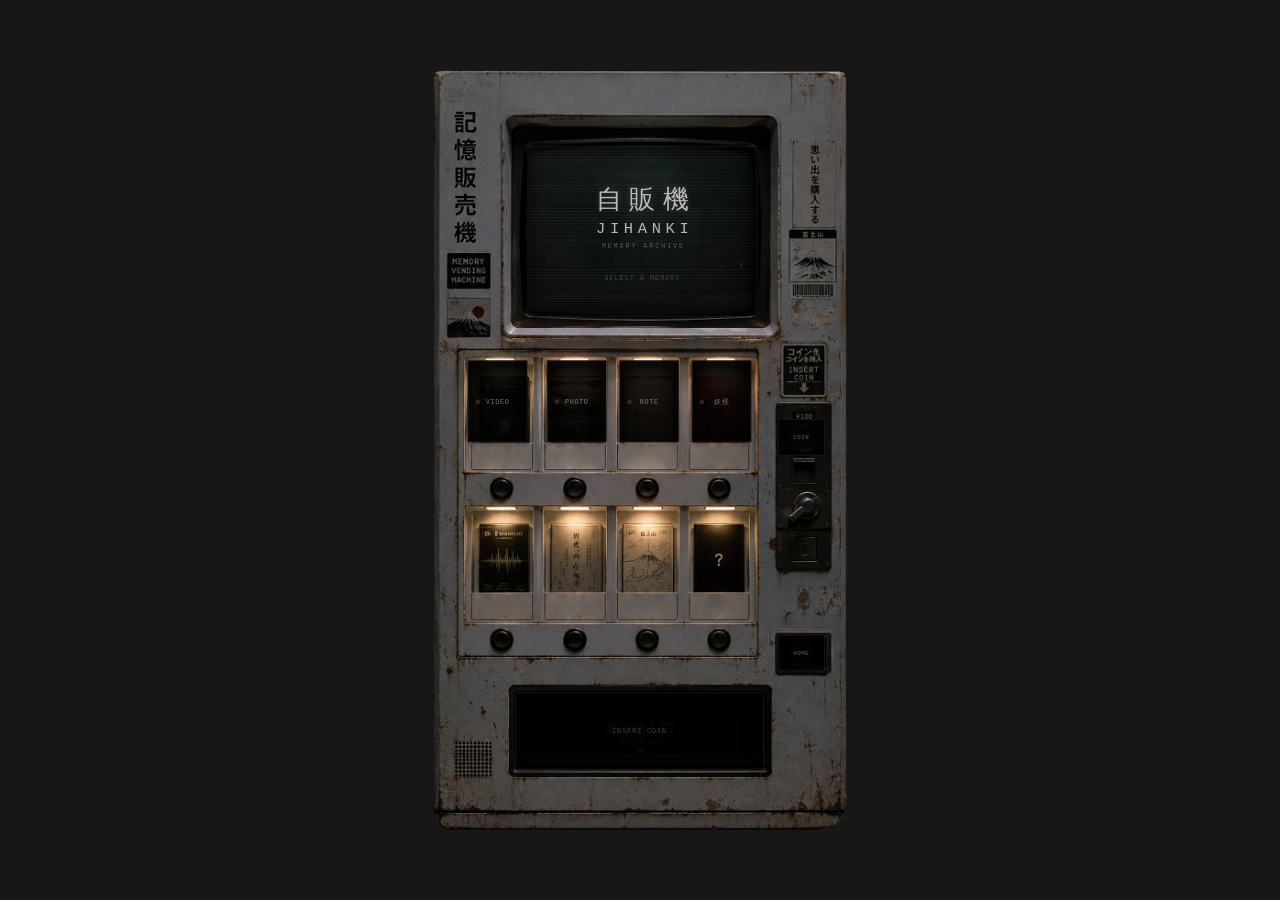
==== index.html @ add44326 "init" ====
<!DOCTYPE html>
<html lang="en">

<head>

<meta charset="UTF-8">

<meta
    name="viewport"
    content="
        width=device-width,
        initial-scale=1.0,
        maximum-scale=1.0,
        user-scalable=no
    "
>

<title>自販機 — JIHANKI</title>


<style>

/* =========================================================
   RESET
========================================================= */

* {
    box-sizing: border-box;

    -webkit-tap-highlight-color: transparent;
}

html,
body {

    width: 100%;
    height: 100%;

    margin: 0;
    padding: 0;

    overflow: hidden;

    background: #171717;

    font-family:
        "Courier New",
        monospace;

}


/* =========================================================
   VIEWPORT

   THE DESIGN CANVAS IS EXACTLY:

       429 × 932

   This is your Figma iPhone Pro Max composition.

   The browser scales this entire canvas proportionally.
========================================================= */

#viewport {

    position: fixed;

    left: 50%;
    top: 50%;

    width: 429px;
    height: 932px;

    transform:
        translate(-50%, -50%)
        scale(var(--scale));

    transform-origin:
        center center;

}


/* =========================================================
   JIHANKI IMAGE

   Figma:

   width  = 429
   height = 786
   left   = 0
   top    = 73
========================================================= */

#jihanki {

    position: absolute;

    left: 0;
    top: 73px;

    width: 429px;
    height: 786px;

}


#machine-image {

    position: absolute;

    left: 0;
    top: 0;

    width: 429px;
    height: 786px;

    display: block;

    user-select: none;

    pointer-events: none;

}


/* =========================================================
   SCREEN

   YOUR FIGMA:

   left   = 98
   top    = 151
   width  = 238
   height = 177

   NOTE:
   These coordinates are relative to the 429×932
   viewport, NOT relative to the PNG.

========================================================= */

#screen {

    position: absolute;

    left: 98px;
    top: 151px;

    width: 238px;
    height: 177px;

    overflow: hidden;

    /*
       The physical CRT remains visible underneath.

       This is intentionally NOT opaque.
    */

    background:
        rgba(0, 0, 0, 0.42);

    border:
        1px solid rgba(255,255,255,.08);

    box-shadow:

        inset 0 0 30px
        rgba(0,0,0,.8),

        0 0 10px
        rgba(0,0,0,.65);

    z-index: 10;

}


/* =========================================================
   CRT SCANLINES
========================================================= */

#screen::before {

    content: "";

    position: absolute;

    inset: 0;

    pointer-events: none;

    z-index: 30;

    background:

        repeating-linear-gradient(
            0deg,

            transparent 0px,

            transparent 2px,

            rgba(255,255,255,.035) 3px
        );

}


/* =========================================================
   CRT REFLECTION
========================================================= */

#screen::after {

    content: "";

    position: absolute;

    inset: 0;

    pointer-events: none;

    z-index: 31;

    background:

        linear-gradient(
            110deg,

            rgba(255,255,255,.035),

            transparent 35%
        );

}


/* =========================================================
   SCREEN CONTENT
========================================================= */

#screen-content {

    position: relative;

    width: 100%;
    height: 100%;

    z-index: 20;

    overflow: hidden;

}


/* =========================================================
   STARTUP SCREEN
========================================================= */

.boot {

    position: absolute;

    inset: 0;

    display: flex;

    flex-direction: column;

    justify-content: center;

    align-items: center;

    text-align: center;

    color:
        rgba(220,220,220,.82);

    animation:
        boot-flicker 5s infinite;

}


/* Japanese title */

.boot-japanese {

    font-family:

        "Yu Mincho",
        "Hiragino Mincho ProN",
        serif;

    font-size: 27px;

    letter-spacing:
        .28em;

    margin-left:
        .28em;

    text-shadow:

        0 0 7px
        rgba(220,220,220,.18);

}


/* JIHANKI */

.boot-title {

    margin-top: 4px;

    font-size: 16px;

    letter-spacing:
        .30em;

    margin-left:
        .30em;

}


/* MEMORY ARCHIVE */

.boot-subtitle {

    margin-top: 5px;

    font-size: 7px;

    letter-spacing:
        .28em;

    margin-left:
        .28em;

    opacity: .42;

}


/* SELECT A MEMORY */

.boot-loading {

    margin-top: 25px;

    font-size: 7px;

    letter-spacing:
        .15em;

    opacity: .3;

    animation:
        loading-blink 1.6s infinite;

}


/* =========================================================
   FLICKER
========================================================= */

@keyframes boot-flicker {

    0%,
    90%,
    100% {

        opacity: 1;

    }

    91% {

        opacity: .72;

    }

    92% {

        opacity: 1;

    }

    95% {

        opacity: .88;

    }

}


/* =========================================================
   BLINKING "SELECT A MEMORY"
========================================================= */

@keyframes loading-blink {

    0%,
    40% {

        opacity: .12;

    }

    50% {

        opacity: .55;

    }

    60%,
    100% {

        opacity: .25;

    }

}


/* =========================================================
   PRODUCTS

   FIGMA:

   Good 1:
   x = 36
   y = 373
   w = 62
   h = 85

   Good 2:
   x = 118

   Good 3:
   x = 193

   Good 4:
   x = 268

========================================================= */

#products {

    position: absolute;

    left: 0;
    top: 0;

    width: 429px;
    height: 932px;

    z-index: 50;

    pointer-events: none;

}


/* =========================================================
   PRODUCT BUTTON
========================================================= */

.product {

    position: absolute;

    width: 62px;
    height: 85px;

    padding: 0;

    border:
        1px solid
        rgba(255,255,255,.08);

    background:
        rgba(3,3,3,.91);

    color:
        rgba(160,160,160,.72);

    font-family:
        "Courier New",
        monospace;

    font-size: 7px;

    letter-spacing:
        .10em;

    cursor: pointer;

    pointer-events: auto;

    box-shadow:

        inset 0 0 13px
        rgba(0,0,0,.9),

        0 2px 5px
        rgba(0,0,0,.35);

    transition:

        background .15s ease,
        color .15s ease,
        transform .08s ease;

}


/* =========================================================
   EXACT PRODUCT POSITIONS
========================================================= */

#video {

    left: 36px;
    top: 373px;

}


#photo {

    left: 118px;
    top: 373px;

}


#note {

    left: 193px;
    top: 373px;

}


#yokai {

    left: 268px;
    top: 373px;

}


/* =========================================================
   PRODUCT LABEL
========================================================= */

.product-label {

    position: absolute;

    left: 50%;
    top: 50%;

    transform:
        translate(-50%, -50%);

    white-space: nowrap;

}


/* little indicator */

.product::before {

    content: "";

    position: absolute;

    left: 7px;
    top: 50%;

    width: 5px;
    height: 5px;

    transform:
        translateY(-50%);

    border-radius: 50%;

    background:
        rgba(150,150,150,.22);

}


/* =========================================================
   PRODUCT HOVER
========================================================= */

.product:hover {

    background:
        rgba(8,8,8,.96);

    color:
        rgba(220,220,220,.9);

}


.product:hover::before {

    background:
        rgba(220,220,220,.85);

    box-shadow:

        0 0 7px
        rgba(220,220,220,.7);

}


/* =========================================================
   PRODUCT PRESS
========================================================= */

.product:active {

    transform:
        scale(.95);

}


/* =========================================================
   MACHINE CONTROLS
========================================================= */

#controls {

    position: absolute;

    left: 0;
    top: 0;

    width: 429px;
    height: 932px;

    z-index: 60;

    pointer-events: none;

}


/* =========================================================
   COIN

   FIGMA:

   x = 357
   y = 434
   w = 49
   h = 38
========================================================= */

#coin-button {

    position: absolute;

    left: 357px;
    top: 434px;

    width: 49px;
    height: 38px;

}


/* =========================================================
   HOME

   FIGMA:

   x = 357
   y = 657
   w = 49
   h = 38
========================================================= */

#home-button {

    position: absolute;

    left: 357px;
    top: 657px;

    width: 49px;
    height: 38px;

}


/* =========================================================
   CONTROL STYLE
========================================================= */

.machine-control {

    padding: 0;

    border:
        1px solid
        rgba(255,255,255,.08);

    background:
        rgba(3,3,3,.91);

    color:
        rgba(150,150,150,.65);

    font-family:
        "Courier New",
        monospace;

    font-size: 6px;

    letter-spacing:
        .10em;

    cursor: pointer;

    pointer-events: auto;

    box-shadow:

        inset 0 0 10px
        rgba(0,0,0,.9);

    transition:

        background .15s,
        color .15s,
        transform .08s;

}


.machine-control:hover {

    background:
        rgba(10,10,10,.96);

    color:
        rgba(230,230,230,.9);

}


.machine-control:active {

    transform:
        scale(.94);

}


/* =========================================================
   MEMORY / PICKUP

   FIGMA:

   x = 85
   y = 717
   w = 258
   h = 80
========================================================= */

#memory-button {

    position: absolute;

    left: 85px;
    top: 717px;

    width: 258px;
    height: 80px;

    z-index: 60;

    border:
        1px solid
        rgba(255,255,255,.08);

    background:
        rgba(0,0,0,.88);

    color:
        rgba(150,150,150,.4);

    font-family:
        "Courier New",
        monospace;

    font-size: 7px;

    letter-spacing:
        .14em;

    cursor: pointer;

    box-shadow:

        inset 0 0 18px
        rgba(0,0,0,.95);

    transition:

        color .2s,
        background .2s;

}


#memory-button:hover {

    background:
        rgba(5,5,5,.96);

    color:
        rgba(220,220,220,.7);

}


#memory-button:active {

    transform:
        scale(.98);

}


/* =========================================================
   ARCHIVE SCREEN
========================================================= */

.archive {

    width: 100%;
    height: 100%;

    padding: 12px;

    overflow-y: auto;

    scrollbar-width: none;

}


.archive::-webkit-scrollbar {

    display: none;

}


.archive-header {

    display: flex;

    justify-content:
        space-between;

    margin-bottom: 10px;

    padding-bottom: 5px;

    border-bottom:
        1px solid
        rgba(255,255,255,.08);

}


.archive-title {

    font-size: 8px;

    letter-spacing:
        .15em;

}


.archive-status {

    font-size: 6px;

    opacity: .35;

}


.archive-item {

    display: block;

    width: 100%;

    margin-bottom: 5px;

    padding: 7px;

    border:
        1px solid
        rgba(255,255,255,.06);

    background:
        rgba(0,0,0,.35);

    color:
        rgba(190,190,190,.65);

    font-family:
        "Courier New",
        monospace;

    font-size: 7px;

    text-align: left;

    cursor: pointer;

}


.archive-item:hover {

    background:
        rgba(255,255,255,.05);

    color:
        #ddd;

}


.archive-item small {

    display: block;

    margin-top: 3px;

    opacity: .35;

    font-size: 5px;

}


/* =========================================================
   FULLSCREEN MEMORY
========================================================= */

#artifact {

    position: fixed;

    inset: 0;

    z-index: 1000;

    display: none;

    justify-content: center;

    align-items: center;

    background:
        rgba(0,0,0,.92);

    padding: 20px;

}


#artifact.active {

    display: flex;

}


#artifact-content {

    width:
        min(90vw, 500px);

    max-height:
        80vh;

    overflow-y: auto;

    padding: 22px;

    background:
        #080808;

    border:
        1px solid #333;

    box-shadow:
        0 20px 60px #000;

    color:
        #aaa;

}


#artifact-close {

    position: fixed;

    right: 18px;
    top: 18px;

    width: 40px;
    height: 40px;

    border:
        1px solid #333;

    background:
        #050505;

    color:
        #aaa;

    font-size: 22px;

    cursor: pointer;

}


/* =========================================================
   RESPONSIVE SCALE

   This is the important part.

   We scale the COMPLETE 429×932 composition.

   Nothing gets independently resized.
   Nothing gets cropped.

========================================================= */

:root {

    --scale: 1;

}


/* =========================================================
   NARROW / NORMAL PHONES
========================================================= */

@media (max-width: 429px) {

    :root {

        --scale:
            calc(100vw / 429);

    }

}


/* =========================================================
   SHORT SCREENS

   Prevent vertical cropping.

========================================================= */

@media (min-width: 430px) {

    @media (max-height: 932px) {

        :root {

            --scale:
                calc(100dvh / 932);

        }

    }

}


/* =========================================================
   VERY WIDE / DESKTOP

   Don't make the machine enormous.
========================================================= */

@media (min-width: 700px) {

    :root {

        --scale:
            min(
                1.15,
                calc(100dvh / 932)
            );

    }

}


/* =========================================================
   SAFE AREA

   iPhone notch / Dynamic Island is handled by the
   centered canvas rather than by moving individual
   machine elements.
========================================================= */

@supports (padding: env(safe-area-inset-top)) {

    #viewport {

        /*
           No additional positional adjustments.

           The complete composition stays together.
        */

    }

}

</style>

</head>


<body>


<!-- =====================================================
     COMPLETE 429 × 932 DESIGN CANVAS
===================================================== -->

<div id="viewport">


    <!-- =================================================
         JIHANKI PNG
    ================================================== -->

    <div id="jihanki">

        <img
            id="machine-image"
            src="jihanki.png"
            alt="JIHANKI"
        >

    </div>


    <!-- =================================================
         SCREEN
    ================================================== -->

    <div id="screen">

        <div id="screen-content">

            <div class="boot">

                <div class="boot-japanese">
                    自販機
                </div>

                <div class="boot-title">
                    JIHANKI
                </div>

                <div class="boot-subtitle">
                    MEMORY ARCHIVE
                </div>

                <div class="boot-loading">
                    SELECT A MEMORY
                </div>

            </div>

        </div>

    </div>


    <!-- =================================================
         PRODUCTS
    ================================================== -->

    <div id="products">


        <button
            id="video"
            class="product"
            data-type="videos"
        >

            <span class="product-label">
                VIDEO
            </span>

        </button>


        <button
            id="photo"
            class="product"
            data-type="photos"
        >

            <span class="product-label">
                PHOTO
            </span>

        </button>


        <button
            id="note"
            class="product"
            data-type="notes"
        >

            <span class="product-label">
                NOTE
            </span>

        </button>


        <button
            id="yokai"
            class="product"
            data-type="yokai"
        >

            <span class="product-label">
                妖怪
            </span>

        </button>


    </div>


    <!-- =================================================
         HOME / COIN
    ================================================== -->

    <div id="controls">


        <button
            id="coin-button"
            class="machine-control"
        >
            COIN
        </button>


        <button
            id="home-button"
            class="machine-control"
        >
            HOME
        </button>


        <button
            id="memory-button"
        >
            INSERT COIN
        </button>


    </div>


</div>


<!-- =====================================================
     MEMORY ARTIFACT
===================================================== -->

<div id="artifact">

    <button id="artifact-close">
        ×
    </button>

    <div id="artifact-content"></div>

</div>



<script>

/* =========================================================
   DATA
========================================================= */

const archive = {


    videos: [

        {
            title:
                "富士山六体妖怪",

            date:
                "2026",

            text:
                "A fictional documentary about six yokai said to inhabit the Fuji region."
        },


        {
            title:
                "UNO-MISAKI",

            date:
                "2026",

            text:
                "The tunnel is a recording device. The walls remember footsteps, coins, engines and voices."
        }

    ],


    photos: [

        {
            title:
                "SAIKO",

            date:
                "2026",

            text:
                "Lake Saiko. Field documentation."
        },


        {
            title:
                "AOKIGAHARA",

            date:
                "2026",

            text:
                "Forest memory archive."
        },


        {
            title:
                "UNO-MISAKI",

            date:
                "2026",

            text:
                "The tunnel archive."
        }

    ],


    notes: [

        {
            title:
                "FIRST JIHANKI",

            date:
                "2026.07.22",

            text:
                "A vending machine glowing alone at night."
        },


        {
            title:
                "ARCHIVE ROTATION",

            date:
                "2026",

            text:
                "At night, the archive is overwritten. The same place may contain several layers of time."
        },


        {
            title:
                "PIEZOELECTRIC MEMORY",

            date:
                "2026",

            text:
                "The walls behave like a recording device."
        }

    ],


    yokai: [

        {
            title:
                "上葉山",

            date:
                "FUJI REGION",

            text:
                "Archive entry."
        },


        {
            title:
                "水好鬼",

            date:
                "FUJI REGION",

            text:
                "Archive entry."
        },


        {
            title:
                "須賀山",

            date:
                "FUJI REGION",

            text:
                "Archive entry."
        },


        {
            title:
                "江花師",

            date:
                "FUJI REGION",

            text:
                "Archive entry."
        },


        {
            title:
                "下津賀",

            date:
                "FUJI REGION",

            text:
                "Archive entry."
        },


        {
            title:
                "保外神",

            date:
                "FUJI REGION",

            text:
                "Archive entry."
        }

    ]

};


/* =========================================================
   ELEMENTS
========================================================= */

const screenContent =
    document.getElementById(
        "screen-content"
    );


const products =
    document.querySelectorAll(
        ".product"
    );


const homeButton =
    document.getElementById(
        "home-button"
    );


const coinButton =
    document.getElementById(
        "coin-button"
    );


const memoryButton =
    document.getElementById(
        "memory-button"
    );


const artifact =
    document.getElementById(
        "artifact"
    );


const artifactContent =
    document.getElementById(
        "artifact-content"
    );


const artifactClose =
    document.getElementById(
        "artifact-close"
    );


/* =========================================================
   HOME SCREEN
========================================================= */

function showHome() {

    screenContent.innerHTML = `

        <div class="boot">

            <div class="boot-japanese">
                自販機
            </div>

            <div class="boot-title">
                JIHANKI
            </div>

            <div class="boot-subtitle">
                MEMORY ARCHIVE
            </div>

            <div class="boot-loading">
                SELECT A MEMORY
            </div>

        </div>

    `;

}


/* =========================================================
   ARCHIVE HEADER
========================================================= */

function archiveHeader(title) {

    return `

        <div class="archive">

            <div class="archive-header">

                <span class="archive-title">
                    ${title}
                </span>

                <span class="archive-status">
                    ONLINE
                </span>

            </div>

        </div>

    `;

}


/* =========================================================
   SHOW ARCHIVE
========================================================= */

function showArchive(type) {

    const items =
        archive[type];

    screenContent.innerHTML =
        archiveHeader(
            type.toUpperCase()
        );


    const container =
        screenContent.querySelector(
            ".archive"
        );


    items.forEach(
        (item, index) => {

            const button =
                document.createElement(
                    "button"
                );


            button.className =
                "archive-item";


            button.innerHTML = `

                ${String(index + 1).padStart(2, "0")}

                &nbsp;&nbsp;

                ${item.title}

                <small>
                    ${item.date}
                </small>

            `;


            button.addEventListener(
                "click",
                () => {

                    openArtifact(item);

                }
            );


            container.appendChild(
                button
            );

        }
    );

}


/* =========================================================
   ARTIFACT
========================================================= */

function openArtifact(item) {

    artifactContent.innerHTML = `

        <div style="
            font-size:12px;
            letter-spacing:.15em;
            margin-bottom:8px;
        ">
            ${item.title}
        </div>


        <div style="
            font-size:7px;
            opacity:.35;
            margin-bottom:20px;
        ">
            ${item.date || ""}
        </div>


        <div style="
            font-size:10px;
            line-height:1.8;
            white-space:pre-line;
            opacity:.75;
        ">
            ${item.text || ""}
        </div>

    `;


    artifact.classList.add(
        "active"
    );

}


/* =========================================================
   PRODUCT BUTTONS
========================================================= */

products.forEach(
    button => {

        button.addEventListener(
            "click",
            () => {

                showArchive(
                    button.dataset.type
                );

            }
        );

    }
);


/* =========================================================
   HOME
========================================================= */

homeButton.addEventListener(
    "click",
    showHome
);


/* =========================================================
   RANDOM MEMORY
========================================================= */

const randomMemories = [

    {
        title:
            "MEMORY 001",

        date:
            "ARCHIVE",

        text:
            "A vending machine was standing alone beside the road.\n\nNo one was using it.\n\nIt was still illuminated."
    },


    {
        title:
            "MEMORY 002",

        date:
            "ARCHIVE",

        text:
            "The sound of coins belongs to another decade."
    },


    {
        title:
            "MEMORY 003",

        date:
            "UNO-MISAKI",

        text:
            "A bicycle passed through the tunnel.\n\nFor a moment it sounded like someone riding through 2005."
    },


    {
        title:
            "MEMORY 004",

        date:
            "ARCHIVE",

        text:
            "The machine remembers things that were never entered into its database."
    },


    {
        title:
            "MEMORY 005",

        date:
            "WARNING",

        text:
            "Do not stand on the white line."
    }

];


/* =========================================================
   DISPENSE MEMORY
========================================================= */

function dispenseMemory() {

    const memory =
        randomMemories[
            Math.floor(
                Math.random() *
                randomMemories.length
            )
        ];


    memoryButton.animate(

        [
            {
                opacity: .4
            },

            {
                opacity: 1
            },

            {
                opacity: .4
            }

        ],

        {
            duration: 350,
            iterations: 3
        }

    );


    setTimeout(
        () => {

            openArtifact(
                memory
            );

        },

        500
    );

}


/* =========================================================
   COIN
========================================================= */

coinButton.addEventListener(
    "click",
    () => {

        screenContent.innerHTML = `

            <div class="boot">

                <div
                    class="boot-japanese"
                    style="font-size:25px"
                >
                    …
                </div>

                <div class="boot-loading">
                    READING MEMORY
                </div>

            </div>

        `;


        setTimeout(
            dispenseMemory,
            700
        );

    }
);


/* =========================================================
   MEMORY BUTTON
========================================================= */

memoryButton.addEventListener(
    "click",
    dispenseMemory
);


/* =========================================================
   CLOSE
========================================================= */

artifactClose.addEventListener(
    "click",
    () => {

        artifact.classList.remove(
            "active"
        );

    }
);


/* =========================================================
   CLICK OUTSIDE
========================================================= */

artifact.addEventListener(
    "click",
    event => {

        if (
            event.target === artifact
        ) {

            artifact.classList.remove(
                "active"
            );

        }

    }
);


/* =========================================================
   INITIALIZE
========================================================= */

showHome();


/* =========================================================
   RESPONSIVE SCALE ENGINE

   This is deliberately JavaScript rather than relying
   on several CSS media queries.

   The whole 429×932 design is treated as one canvas.

   Therefore:

   iPhone 15 Pro Max
       → approximately 1:1

   iPhone smaller
       → scales down

   Android tall phone
       → scales down if necessary

   Landscape
       → scales down

   Desktop
       → remains centered

   NOTHING IS CROPPED.
========================================================= */

function resizeJihanki() {

    const viewportWidth =
        window.innerWidth;


    const viewportHeight =
        window.innerHeight;


    const designWidth =
        429;


    const designHeight =
        932;


    const scaleX =
        viewportWidth /
        designWidth;


    const scaleY =
        viewportHeight /
        designHeight;


    /*
       Always use the smaller dimension.

       This is the crucial part that prevents
       the PNG from being cropped.
    */

    let scale =
        Math.min(
            scaleX,
            scaleY
        );


    /*
       Don't make it absurdly large on desktop.
    */

    scale =
        Math.min(
            scale,
            1.15
        );


    document.documentElement
        .style
        .setProperty(
            "--scale",
            scale
        );

}


window.addEventListener(
    "resize",
    resizeJihanki
);


window.addEventListener(
    "orientationchange",
    () => {

        setTimeout(
            resizeJihanki,
            100
        );

    }
);


resizeJihanki();

</script>


</body>

</html>
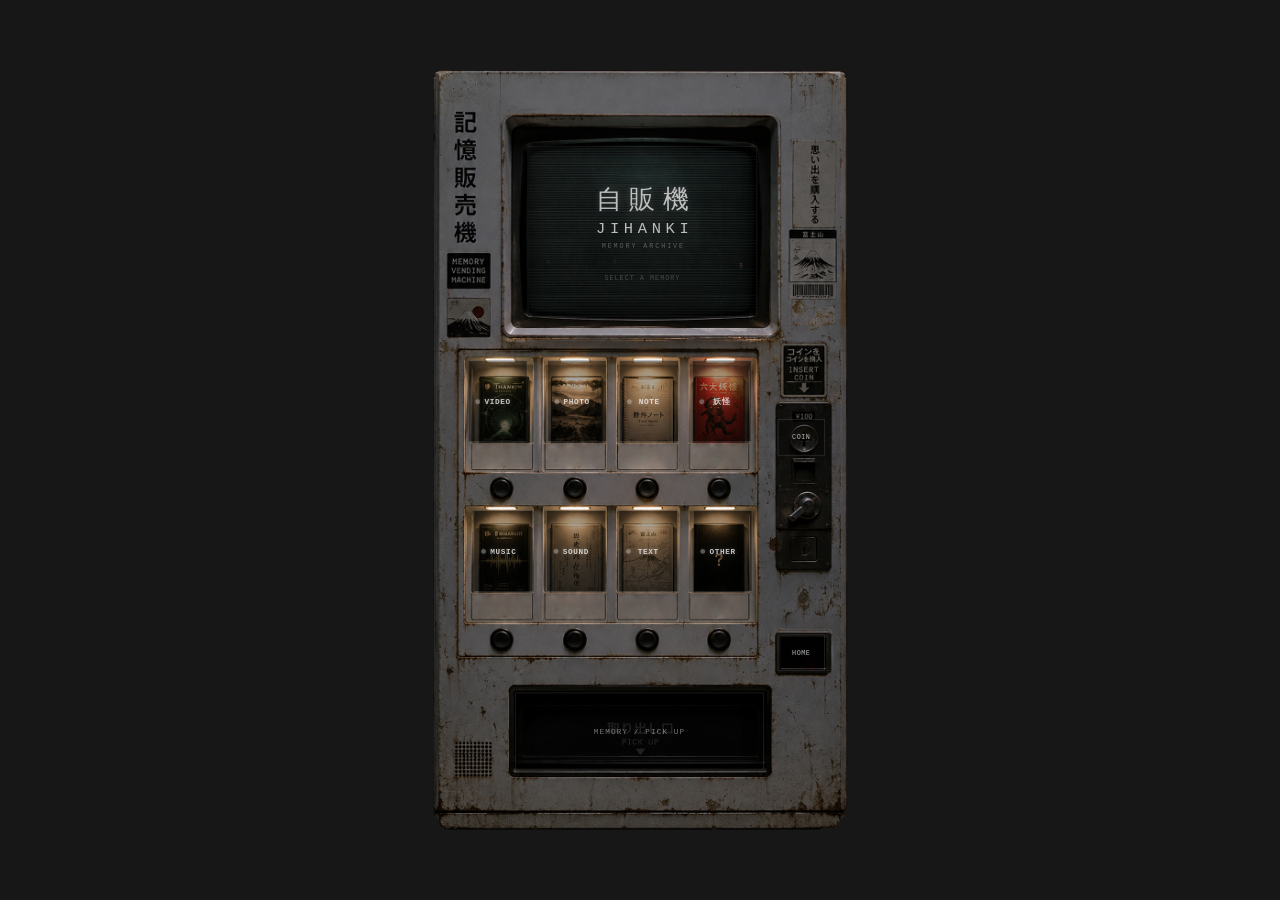
==== commit 7e8cd0da: "big init" ====
--- a/index.html
+++ b/index.html
@@ -2,2122 +2,1251 @@
 <html lang="en">
 
 <head>
-
-<meta charset="UTF-8">
-
-<meta
-    name="viewport"
-    content="
-        width=device-width,
-        initial-scale=1.0,
-        maximum-scale=1.0,
-        user-scalable=no
-    "
->
-
-<title>自販機 — JIHANKI</title>
-
-
-<style>
-
-/* =========================================================
-   RESET
+    <meta charset="UTF-8">
+
+    <meta name="viewport" content="width=device-width, initial-scale=1.0,
+               maximum-scale=1.0, user-scalable=no,
+               viewport-fit=cover">
+
+    <title>自販機 — JIHANKI</title>
+
+    <style>
+        /* =========================================================
+   JIHANKI
+   Master coordinate system: 429 × 932
+   This is the Figma/iPhone Pro Max composition.
+
+   IMPORTANT:
+   The PNG itself starts at:
+       x = 0
+       y = 73
+       width = 429
+       height = 786
+
+   ALL interactive coordinates below remain VIEWPORT
+   coordinates, exactly as in Figma.
 ========================================================= */
 
-* {
-    box-sizing: border-box;
-
-    -webkit-tap-highlight-color: transparent;
-}
-
-html,
-body {
-
-    width: 100%;
-    height: 100%;
-
-    margin: 0;
-    padding: 0;
-
-    overflow: hidden;
-
-    background: #171717;
-
-    font-family:
-        "Courier New",
-        monospace;
-
-}
-
-
-/* =========================================================
-   VIEWPORT
-
-   THE DESIGN CANVAS IS EXACTLY:
-
-       429 × 932
-
-   This is your Figma iPhone Pro Max composition.
-
-   The browser scales this entire canvas proportionally.
+        * {
+            box-sizing: border-box;
+            -webkit-tap-highlight-color: transparent;
+        }
+
+        html,
+        body {
+            width: 100%;
+            height: 100%;
+            margin: 0;
+            padding: 0;
+            overflow: hidden;
+            background: #171717;
+            font-family: "Courier New", monospace;
+        }
+
+        button {
+            font: inherit;
+        }
+
+        #viewport {
+            position: fixed;
+            left: 50%;
+            top: 50%;
+            width: 429px;
+            height: 932px;
+
+            transform:
+                translate(-50%, -50%) scale(var(--scale, 1));
+
+            transform-origin: center center;
+        }
+
+        /* =========================================================
+   MACHINE IMAGE
 ========================================================= */
 
-#viewport {
-
-    position: fixed;
-
-    left: 50%;
-    top: 50%;
-
-    width: 429px;
-    height: 932px;
-
-    transform:
-        translate(-50%, -50%)
-        scale(var(--scale));
-
-    transform-origin:
-        center center;
-
-}
-
-
-/* =========================================================
-   JIHANKI IMAGE
-
-   Figma:
-
-   width  = 429
-   height = 786
-   left   = 0
-   top    = 73
+        #jihanki {
+            position: absolute;
+            left: 0;
+            top: 73px;
+            width: 429px;
+            height: 786px;
+            z-index: 1;
+        }
+
+        #machine-image {
+            display: block;
+            width: 429px;
+            height: 786px;
+            user-select: none;
+            pointer-events: none;
+        }
+
+        /* =========================================================
+   SCREEN
+   EXACT FIGMA COORDINATES
 ========================================================= */
 
-#jihanki {
-
-    position: absolute;
-
-    left: 0;
-    top: 73px;
-
-    width: 429px;
-    height: 786px;
-
-}
-
-
-#machine-image {
-
-    position: absolute;
-
-    left: 0;
-    top: 0;
-
-    width: 429px;
-    height: 786px;
-
-    display: block;
-
-    user-select: none;
-
-    pointer-events: none;
-
-}
-
-
-/* =========================================================
-   SCREEN
-
-   YOUR FIGMA:
-
-   left   = 98
-   top    = 151
-   width  = 238
-   height = 177
-
-   NOTE:
-   These coordinates are relative to the 429×932
-   viewport, NOT relative to the PNG.
-
+        #screen {
+            position: absolute;
+
+            left: 98px;
+            top: 151px;
+            width: 238px;
+            height: 177px;
+
+            overflow: hidden;
+
+            background: rgba(0, 0, 0, .30);
+
+            border: 1px solid rgba(255, 255, 255, .08);
+
+            box-shadow:
+                inset 0 0 30px rgba(0, 0, 0, .82),
+                0 0 10px rgba(0, 0, 0, .60);
+
+            z-index: 20;
+        }
+
+        #screen::before {
+            content: "";
+            position: absolute;
+            inset: 0;
+            pointer-events: none;
+            z-index: 30;
+
+            background:
+                repeating-linear-gradient(0deg,
+                    transparent 0px,
+                    transparent 2px,
+                    rgba(255, 255, 255, .035) 3px);
+        }
+
+        #screen::after {
+            content: "";
+            position: absolute;
+            inset: 0;
+            pointer-events: none;
+            z-index: 31;
+
+            background:
+                linear-gradient(110deg,
+                    rgba(255, 255, 255, .035),
+                    transparent 35%);
+        }
+
+        #screen-content {
+            position: relative;
+            width: 100%;
+            height: 100%;
+            z-index: 20;
+            overflow: hidden;
+            color: rgba(220, 220, 220, .84);
+        }
+
+        /* =========================================================
+   START SCREEN
 ========================================================= */
 
-#screen {
-
-    position: absolute;
-
-    left: 98px;
-    top: 151px;
-
-    width: 238px;
-    height: 177px;
-
-    overflow: hidden;
-
-    /*
-       The physical CRT remains visible underneath.
-
-       This is intentionally NOT opaque.
-    */
-
-    background:
-        rgba(0, 0, 0, 0.42);
-
-    border:
-        1px solid rgba(255,255,255,.08);
-
-    box-shadow:
-
-        inset 0 0 30px
-        rgba(0,0,0,.8),
-
-        0 0 10px
-        rgba(0,0,0,.65);
-
-    z-index: 10;
-
-}
-
-
-/* =========================================================
-   CRT SCANLINES
+        .boot {
+            position: absolute;
+            inset: 0;
+
+            display: flex;
+            flex-direction: column;
+            justify-content: center;
+            align-items: center;
+
+            text-align: center;
+
+            animation: boot-flicker 5s infinite;
+        }
+
+        .boot-japanese {
+            font-family:
+                "Yu Mincho",
+                "Hiragino Mincho ProN",
+                serif;
+
+            font-size: 27px;
+            letter-spacing: .28em;
+            margin-left: .28em;
+
+            text-shadow: 0 0 7px rgba(220, 220, 220, .18);
+        }
+
+        .boot-title {
+            margin-top: 4px;
+            font-size: 16px;
+            letter-spacing: .30em;
+            margin-left: .30em;
+        }
+
+        .boot-subtitle {
+            margin-top: 5px;
+            font-size: 7px;
+            letter-spacing: .28em;
+            margin-left: .28em;
+            opacity: .42;
+        }
+
+        .boot-loading {
+            margin-top: 25px;
+            font-size: 7px;
+            letter-spacing: .15em;
+            opacity: .3;
+            animation: loading-blink 1.6s infinite;
+        }
+
+        @keyframes boot-flicker {
+
+            0%,
+            90%,
+            100% {
+                opacity: 1;
+            }
+
+            91% {
+                opacity: .72;
+            }
+
+            92% {
+                opacity: 1;
+            }
+
+            95% {
+                opacity: .88;
+            }
+        }
+
+        @keyframes loading-blink {
+
+            0%,
+            40% {
+                opacity: .12;
+            }
+
+            50% {
+                opacity: .55;
+            }
+
+            60%,
+            100% {
+                opacity: .25;
+            }
+        }
+
+        /* =========================================================
+   PRODUCTS
+   EXACT FIGMA COORDINATES
 ========================================================= */
 
-#screen::before {
-
-    content: "";
-
-    position: absolute;
-
-    inset: 0;
-
-    pointer-events: none;
-
-    z-index: 30;
-
-    background:
-
-        repeating-linear-gradient(
-            0deg,
-
-            transparent 0px,
-
-            transparent 2px,
-
-            rgba(255,255,255,.035) 3px
-        );
-
-}
-
-
-/* =========================================================
-   CRT REFLECTION
+        #products {
+            position: absolute;
+            inset: 0;
+            width: 429px;
+            height: 932px;
+            z-index: 50;
+            pointer-events: none;
+        }
+
+        .product {
+            position: absolute;
+
+            width: 62px;
+            height: 85px;
+
+            padding: 0;
+
+            border: 1px solid rgba(255, 255, 255, .13);
+
+            /* More visible than the previous version, but still
+       transparent enough for the physical machine to show. */
+            background: rgba(3, 3, 3, .34);
+
+            color: rgba(235, 235, 235, .82);
+
+            font-family: "Courier New", monospace;
+            font-size: 8px;
+            font-weight: 600;
+            letter-spacing: .08em;
+
+            cursor: pointer;
+            pointer-events: auto;
+
+            text-shadow: 0 0 5px rgba(255, 255, 255, .25);
+
+            box-shadow:
+                inset 0 0 13px rgba(0, 0, 0, .45),
+                0 2px 5px rgba(0, 0, 0, .20);
+
+            transition:
+                background .15s ease,
+                color .15s ease,
+                box-shadow .15s ease,
+                transform .08s ease;
+        }
+
+        .product::before {
+            content: "";
+
+            position: absolute;
+            left: 7px;
+            top: 50%;
+
+            width: 5px;
+            height: 5px;
+
+            transform: translateY(-50%);
+
+            border-radius: 50%;
+
+            background: rgba(220, 220, 220, .38);
+
+            box-shadow: 0 0 4px rgba(255, 255, 255, .12);
+        }
+
+        .product-label {
+            position: absolute;
+            left: 50%;
+            top: 50%;
+
+            transform: translate(-50%, -50%);
+
+            white-space: nowrap;
+        }
+
+        .product:hover,
+        .product:focus-visible,
+        .product:active {
+            background: rgba(0, 0, 0, .55);
+            color: #fff;
+
+            box-shadow:
+                inset 0 0 13px rgba(0, 0, 0, .55),
+                0 0 8px rgba(255, 255, 255, .10);
+        }
+
+        .product:hover::before,
+        .product:focus-visible::before {
+            background: rgba(255, 255, 255, .9);
+            box-shadow: 0 0 7px rgba(255, 255, 255, .7);
+        }
+
+        .product:active {
+            transform: scale(.95);
+        }
+
+        /* ROW 1 */
+        #video {
+            left: 36px;
+            top: 373px;
+        }
+
+        #photo {
+            left: 118px;
+            top: 373px;
+        }
+
+        #note {
+            left: 193px;
+            top: 373px;
+        }
+
+        #yokai {
+            left: 268px;
+            top: 373px;
+        }
+
+        /* ROW 2 — your new Figma coordinates */
+        #music {
+            left: 42px;
+            top: 528px;
+        }
+
+        #sound {
+            left: 117px;
+            top: 528px;
+        }
+
+        #text {
+            left: 192px;
+            top: 528px;
+        }
+
+        #other {
+            left: 269px;
+            top: 528px;
+        }
+
+        /* =========================================================
+   SIDE CONTROLS
+   EXACT FIGMA COORDINATES
 ========================================================= */
 
-#screen::after {
-
-    content: "";
-
-    position: absolute;
-
-    inset: 0;
-
-    pointer-events: none;
-
-    z-index: 31;
-
-    background:
-
-        linear-gradient(
-            110deg,
-
-            rgba(255,255,255,.035),
-
-            transparent 35%
-        );
-
-}
-
-
-/* =========================================================
-   SCREEN CONTENT
+        #controls {
+            position: absolute;
+            inset: 0;
+            width: 429px;
+            height: 932px;
+            z-index: 60;
+            pointer-events: none;
+        }
+
+        .machine-control {
+            position: absolute;
+
+            padding: 0;
+
+            border: 1px solid rgba(255, 255, 255, .12);
+
+            background: rgba(3, 3, 3, .34);
+
+            color: rgba(235, 235, 235, .75);
+
+            font-family: "Courier New", monospace;
+            font-size: 7px;
+            letter-spacing: .08em;
+
+            cursor: pointer;
+            pointer-events: auto;
+
+            text-shadow: 0 0 5px rgba(255, 255, 255, .18);
+
+            transition:
+                background .15s,
+                color .15s,
+                transform .08s;
+        }
+
+        .machine-control:hover,
+        .machine-control:focus-visible {
+            background: rgba(0, 0, 0, .52);
+            color: #fff;
+        }
+
+        .machine-control:active {
+            transform: scale(.94);
+        }
+
+        /* Coin */
+        #coin-button {
+            left: 357px;
+            top: 434px;
+            width: 49px;
+            height: 38px;
+        }
+
+        /* Home */
+        #home-button {
+            left: 357px;
+            top: 657px;
+            width: 49px;
+            height: 38px;
+        }
+
+        /* =========================================================
+   MEMORY / PICK-UP
+   EXACT FIGMA COORDINATES
 ========================================================= */
 
-#screen-content {
-
-    position: relative;
-
-    width: 100%;
-    height: 100%;
-
-    z-index: 20;
-
-    overflow: hidden;
-
-}
-
-
-/* =========================================================
-   STARTUP SCREEN
+        #memory-button {
+            position: absolute;
+
+            left: 85px;
+            top: 717px;
+
+            width: 258px;
+            height: 80px;
+
+            z-index: 60;
+
+            border: 1px solid rgba(255, 255, 255, .10);
+
+            background: rgba(0, 0, 0, .58);
+
+            color: rgba(220, 220, 220, .52);
+
+            font-family: "Courier New", monospace;
+            font-size: 8px;
+            letter-spacing: .14em;
+
+            cursor: pointer;
+
+            box-shadow: inset 0 0 18px rgba(0, 0, 0, .75);
+
+            transition:
+                color .2s,
+                background .2s;
+        }
+
+        #memory-button:hover,
+        #memory-button:focus-visible {
+            background: rgba(0, 0, 0, .72);
+            color: rgba(255, 255, 255, .82);
+        }
+
+        #memory-button:active {
+            transform: scale(.98);
+        }
+
+        /* =========================================================
+   ARCHIVE INSIDE CRT
 ========================================================= */
 
-.boot {
-
-    position: absolute;
-
-    inset: 0;
-
-    display: flex;
-
-    flex-direction: column;
-
-    justify-content: center;
-
-    align-items: center;
-
-    text-align: center;
-
-    color:
-        rgba(220,220,220,.82);
-
-    animation:
-        boot-flicker 5s infinite;
-
-}
-
-
-/* Japanese title */
-
-.boot-japanese {
-
-    font-family:
-
-        "Yu Mincho",
-        "Hiragino Mincho ProN",
-        serif;
-
-    font-size: 27px;
-
-    letter-spacing:
-        .28em;
-
-    margin-left:
-        .28em;
-
-    text-shadow:
-
-        0 0 7px
-        rgba(220,220,220,.18);
-
-}
-
-
-/* JIHANKI */
-
-.boot-title {
-
-    margin-top: 4px;
-
-    font-size: 16px;
-
-    letter-spacing:
-        .30em;
-
-    margin-left:
-        .30em;
-
-}
-
-
-/* MEMORY ARCHIVE */
-
-.boot-subtitle {
-
-    margin-top: 5px;
-
-    font-size: 7px;
-
-    letter-spacing:
-        .28em;
-
-    margin-left:
-        .28em;
-
-    opacity: .42;
-
-}
-
-
-/* SELECT A MEMORY */
-
-.boot-loading {
-
-    margin-top: 25px;
-
-    font-size: 7px;
-
-    letter-spacing:
-        .15em;
-
-    opacity: .3;
-
-    animation:
-        loading-blink 1.6s infinite;
-
-}
-
-
-/* =========================================================
-   FLICKER
+        .archive {
+            width: 100%;
+            height: 100%;
+            padding: 12px;
+            overflow-y: auto;
+            scrollbar-width: none;
+        }
+
+        .archive::-webkit-scrollbar {
+            display: none;
+        }
+
+        .archive-header {
+            display: flex;
+            justify-content: space-between;
+
+            margin-bottom: 10px;
+            padding-bottom: 5px;
+
+            border-bottom: 1px solid rgba(255, 255, 255, .10);
+        }
+
+        .archive-title {
+            font-size: 9px;
+            letter-spacing: .15em;
+        }
+
+        .archive-status {
+            font-size: 7px;
+            opacity: .40;
+        }
+
+        .archive-item {
+            display: block;
+            width: 100%;
+
+            margin-bottom: 5px;
+            padding: 7px;
+
+            border: 1px solid rgba(255, 255, 255, .08);
+
+            background: rgba(0, 0, 0, .30);
+
+            color: rgba(220, 220, 220, .72);
+
+            font-family: "Courier New", monospace;
+            font-size: 8px;
+
+            text-align: left;
+
+            cursor: pointer;
+        }
+
+        .archive-item:hover {
+            background: rgba(255, 255, 255, .06);
+            color: #fff;
+        }
+
+        .archive-item small {
+            display: block;
+            margin-top: 3px;
+            opacity: .40;
+            font-size: 6px;
+        }
+
+        /* =========================================================
+   ARTIFACT / MEMORY VIEW
 ========================================================= */
 
-@keyframes boot-flicker {
-
-    0%,
-    90%,
-    100% {
-
-        opacity: 1;
-
-    }
-
-    91% {
-
-        opacity: .72;
-
-    }
-
-    92% {
-
-        opacity: 1;
-
-    }
-
-    95% {
-
-        opacity: .88;
-
-    }
-
-}
-
-
-/* =========================================================
-   BLINKING "SELECT A MEMORY"
+        #artifact {
+            position: fixed;
+            inset: 0;
+
+            z-index: 1000;
+
+            display: none;
+
+            justify-content: center;
+            align-items: center;
+
+            background: rgba(0, 0, 0, .90);
+        }
+
+        #artifact.open {
+            display: flex;
+        }
+
+        .artifact-window {
+            position: relative;
+
+            width: min(90vw, 720px);
+            max-height: 88vh;
+
+            overflow: auto;
+
+            padding: 22px;
+
+            background: #090909;
+            color: #ddd;
+
+            border: 1px solid rgba(255, 255, 255, .14);
+
+            box-shadow:
+                0 0 40px rgba(0, 0, 0, .9),
+                inset 0 0 30px rgba(255, 255, 255, .025);
+        }
+
+        #artifact-close {
+            position: sticky;
+            top: 0;
+            float: right;
+
+            width: 30px;
+            height: 30px;
+
+            border: 1px solid rgba(255, 255, 255, .15);
+
+            background: #111;
+            color: #aaa;
+
+            cursor: pointer;
+        }
+
+        #artifact-content {
+            clear: both;
+            padding-top: 12px;
+        }
+
+        .artifact-title {
+            margin: 0 0 8px;
+            font-size: 18px;
+            letter-spacing: .12em;
+        }
+
+        .artifact-meta {
+            margin-bottom: 18px;
+            color: #777;
+            font-size: 11px;
+        }
+
+        .artifact-text {
+            white-space: pre-wrap;
+            line-height: 1.65;
+            font-size: 13px;
+        }
+
+        .artifact-media {
+            display: block;
+            max-width: 100%;
+            max-height: 65vh;
+            margin: 0 auto;
+        }
+
+        .artifact-audio {
+            width: 100%;
+        }
+
+        .artifact-video {
+            display: block;
+            width: 100%;
+            max-height: 70vh;
+            background: #000;
+        }
+
+        /* =========================================================
+   SMALLER PHONES
+   The canvas itself is still 429×932.
+   Only the scale changes.
 ========================================================= */
 
-@keyframes loading-blink {
-
-    0%,
-    40% {
-
-        opacity: .12;
-
-    }
-
-    50% {
-
-        opacity: .55;
-
-    }
-
-    60%,
-    100% {
-
-        opacity: .25;
-
-    }
-
-}
-
-
-/* =========================================================
-   PRODUCTS
-
-   FIGMA:
-
-   Good 1:
-   x = 36
-   y = 373
-   w = 62
-   h = 85
-
-   Good 2:
-   x = 118
-
-   Good 3:
-   x = 193
-
-   Good 4:
-   x = 268
-
-========================================================= */
-
-#products {
-
-    position: absolute;
-
-    left: 0;
-    top: 0;
-
-    width: 429px;
-    height: 932px;
-
-    z-index: 50;
-
-    pointer-events: none;
-
-}
-
-
-/* =========================================================
-   PRODUCT BUTTON
-========================================================= */
-
-.product {
-
-    position: absolute;
-
-    width: 62px;
-    height: 85px;
-
-    padding: 0;
-
-    border:
-        1px solid
-        rgba(255,255,255,.08);
-
-    background:
-        rgba(3,3,3,.91);
-
-    color:
-        rgba(160,160,160,.72);
-
-    font-family:
-        "Courier New",
-        monospace;
-
-    font-size: 7px;
-
-    letter-spacing:
-        .10em;
-
-    cursor: pointer;
-
-    pointer-events: auto;
-
-    box-shadow:
-
-        inset 0 0 13px
-        rgba(0,0,0,.9),
-
-        0 2px 5px
-        rgba(0,0,0,.35);
-
-    transition:
-
-        background .15s ease,
-        color .15s ease,
-        transform .08s ease;
-
-}
-
-
-/* =========================================================
-   EXACT PRODUCT POSITIONS
-========================================================= */
-
-#video {
-
-    left: 36px;
-    top: 373px;
-
-}
-
-
-#photo {
-
-    left: 118px;
-    top: 373px;
-
-}
-
-
-#note {
-
-    left: 193px;
-    top: 373px;
-
-}
-
-
-#yokai {
-
-    left: 268px;
-    top: 373px;
-
-}
-
-
-/* =========================================================
-   PRODUCT LABEL
-========================================================= */
-
-.product-label {
-
-    position: absolute;
-
-    left: 50%;
-    top: 50%;
-
-    transform:
-        translate(-50%, -50%);
-
-    white-space: nowrap;
-
-}
-
-
-/* little indicator */
-
-.product::before {
-
-    content: "";
-
-    position: absolute;
-
-    left: 7px;
-    top: 50%;
-
-    width: 5px;
-    height: 5px;
-
-    transform:
-        translateY(-50%);
-
-    border-radius: 50%;
-
-    background:
-        rgba(150,150,150,.22);
-
-}
-
-
-/* =========================================================
-   PRODUCT HOVER
-========================================================= */
-
-.product:hover {
-
-    background:
-        rgba(8,8,8,.96);
-
-    color:
-        rgba(220,220,220,.9);
-
-}
-
-
-.product:hover::before {
-
-    background:
-        rgba(220,220,220,.85);
-
-    box-shadow:
-
-        0 0 7px
-        rgba(220,220,220,.7);
-
-}
-
-
-/* =========================================================
-   PRODUCT PRESS
-========================================================= */
-
-.product:active {
-
-    transform:
-        scale(.95);
-
-}
-
-
-/* =========================================================
-   MACHINE CONTROLS
-========================================================= */
-
-#controls {
-
-    position: absolute;
-
-    left: 0;
-    top: 0;
-
-    width: 429px;
-    height: 932px;
-
-    z-index: 60;
-
-    pointer-events: none;
-
-}
-
-
-/* =========================================================
-   COIN
-
-   FIGMA:
-
-   x = 357
-   y = 434
-   w = 49
-   h = 38
-========================================================= */
-
-#coin-button {
-
-    position: absolute;
-
-    left: 357px;
-    top: 434px;
-
-    width: 49px;
-    height: 38px;
-
-}
-
-
-/* =========================================================
-   HOME
-
-   FIGMA:
-
-   x = 357
-   y = 657
-   w = 49
-   h = 38
-========================================================= */
-
-#home-button {
-
-    position: absolute;
-
-    left: 357px;
-    top: 657px;
-
-    width: 49px;
-    height: 38px;
-
-}
-
-
-/* =========================================================
-   CONTROL STYLE
-========================================================= */
-
-.machine-control {
-
-    padding: 0;
-
-    border:
-        1px solid
-        rgba(255,255,255,.08);
-
-    background:
-        rgba(3,3,3,.91);
-
-    color:
-        rgba(150,150,150,.65);
-
-    font-family:
-        "Courier New",
-        monospace;
-
-    font-size: 6px;
-
-    letter-spacing:
-        .10em;
-
-    cursor: pointer;
-
-    pointer-events: auto;
-
-    box-shadow:
-
-        inset 0 0 10px
-        rgba(0,0,0,.9);
-
-    transition:
-
-        background .15s,
-        color .15s,
-        transform .08s;
-
-}
-
-
-.machine-control:hover {
-
-    background:
-        rgba(10,10,10,.96);
-
-    color:
-        rgba(230,230,230,.9);
-
-}
-
-
-.machine-control:active {
-
-    transform:
-        scale(.94);
-
-}
-
-
-/* =========================================================
-   MEMORY / PICKUP
-
-   FIGMA:
-
-   x = 85
-   y = 717
-   w = 258
-   h = 80
-========================================================= */
-
-#memory-button {
-
-    position: absolute;
-
-    left: 85px;
-    top: 717px;
-
-    width: 258px;
-    height: 80px;
-
-    z-index: 60;
-
-    border:
-        1px solid
-        rgba(255,255,255,.08);
-
-    background:
-        rgba(0,0,0,.88);
-
-    color:
-        rgba(150,150,150,.4);
-
-    font-family:
-        "Courier New",
-        monospace;
-
-    font-size: 7px;
-
-    letter-spacing:
-        .14em;
-
-    cursor: pointer;
-
-    box-shadow:
-
-        inset 0 0 18px
-        rgba(0,0,0,.95);
-
-    transition:
-
-        color .2s,
-        background .2s;
-
-}
-
-
-#memory-button:hover {
-
-    background:
-        rgba(5,5,5,.96);
-
-    color:
-        rgba(220,220,220,.7);
-
-}
-
-
-#memory-button:active {
-
-    transform:
-        scale(.98);
-
-}
-
-
-/* =========================================================
-   ARCHIVE SCREEN
-========================================================= */
-
-.archive {
-
-    width: 100%;
-    height: 100%;
-
-    padding: 12px;
-
-    overflow-y: auto;
-
-    scrollbar-width: none;
-
-}
-
-
-.archive::-webkit-scrollbar {
-
-    display: none;
-
-}
-
-
-.archive-header {
-
-    display: flex;
-
-    justify-content:
-        space-between;
-
-    margin-bottom: 10px;
-
-    padding-bottom: 5px;
-
-    border-bottom:
-        1px solid
-        rgba(255,255,255,.08);
-
-}
-
-
-.archive-title {
-
-    font-size: 8px;
-
-    letter-spacing:
-        .15em;
-
-}
-
-
-.archive-status {
-
-    font-size: 6px;
-
-    opacity: .35;
-
-}
-
-
-.archive-item {
-
-    display: block;
-
-    width: 100%;
-
-    margin-bottom: 5px;
-
-    padding: 7px;
-
-    border:
-        1px solid
-        rgba(255,255,255,.06);
-
-    background:
-        rgba(0,0,0,.35);
-
-    color:
-        rgba(190,190,190,.65);
-
-    font-family:
-        "Courier New",
-        monospace;
-
-    font-size: 7px;
-
-    text-align: left;
-
-    cursor: pointer;
-
-}
-
-
-.archive-item:hover {
-
-    background:
-        rgba(255,255,255,.05);
-
-    color:
-        #ddd;
-
-}
-
-
-.archive-item small {
-
-    display: block;
-
-    margin-top: 3px;
-
-    opacity: .35;
-
-    font-size: 5px;
-
-}
-
-
-/* =========================================================
-   FULLSCREEN MEMORY
-========================================================= */
-
-#artifact {
-
-    position: fixed;
-
-    inset: 0;
-
-    z-index: 1000;
-
-    display: none;
-
-    justify-content: center;
-
-    align-items: center;
-
-    background:
-        rgba(0,0,0,.92);
-
-    padding: 20px;
-
-}
-
-
-#artifact.active {
-
-    display: flex;
-
-}
-
-
-#artifact-content {
-
-    width:
-        min(90vw, 500px);
-
-    max-height:
-        80vh;
-
-    overflow-y: auto;
-
-    padding: 22px;
-
-    background:
-        #080808;
-
-    border:
-        1px solid #333;
-
-    box-shadow:
-        0 20px 60px #000;
-
-    color:
-        #aaa;
-
-}
-
-
-#artifact-close {
-
-    position: fixed;
-
-    right: 18px;
-    top: 18px;
-
-    width: 40px;
-    height: 40px;
-
-    border:
-        1px solid #333;
-
-    background:
-        #050505;
-
-    color:
-        #aaa;
-
-    font-size: 22px;
-
-    cursor: pointer;
-
-}
-
-
-/* =========================================================
-   RESPONSIVE SCALE
-
-   This is the important part.
-
-   We scale the COMPLETE 429×932 composition.
-
-   Nothing gets independently resized.
-   Nothing gets cropped.
-
-========================================================= */
-
-:root {
-
-    --scale: 1;
-
-}
-
-
-/* =========================================================
-   NARROW / NORMAL PHONES
-========================================================= */
-
-@media (max-width: 429px) {
-
-    :root {
-
-        --scale:
-            calc(100vw / 429);
-
-    }
-
-}
-
-
-/* =========================================================
-   SHORT SCREENS
-
-   Prevent vertical cropping.
-
-========================================================= */
-
-@media (min-width: 430px) {
-
-    @media (max-height: 932px) {
-
-        :root {
-
-            --scale:
-                calc(100dvh / 932);
-
-        }
-
-    }
-
-}
-
-
-/* =========================================================
-   VERY WIDE / DESKTOP
-
-   Don't make the machine enormous.
-========================================================= */
-
-@media (min-width: 700px) {
-
-    :root {
-
-        --scale:
-            min(
-                1.15,
-                calc(100dvh / 932)
+        @media (max-height: 700px) {
+            .artifact-window {
+                max-height: 84vh;
+            }
+        }
+
+        @media (max-width: 380px) {
+            #screen {
+                /* no geometry change — viewport scaling handles it */
+            }
+        }
+    </style>
+</head>
+
+<body>
+
+    <div id="viewport">
+
+        <!-- Physical machine -->
+        <div id="jihanki">
+            <img id="machine-image" src="assets/jihanki.png" alt="JIHANKI memory vending machine" draggable="false">
+        </div>
+
+        <!-- CRT -->
+        <div id="screen">
+            <div id="screen-content">
+                <div class="boot">
+                    <div class="boot-japanese">自販機</div>
+                    <div class="boot-title">JIHANKI</div>
+                    <div class="boot-subtitle">MEMORY ARCHIVE</div>
+                    <div class="boot-loading">SELECT A MEMORY</div>
+                </div>
+            </div>
+        </div>
+
+        <!-- Eight archive slots -->
+        <div id="products">
+
+            <button class="product" id="video" data-category="video">
+                <span class="product-label">VIDEO</span>
+            </button>
+
+            <button class="product" id="photo" data-category="photo">
+                <span class="product-label">PHOTO</span>
+            </button>
+
+            <button class="product" id="note" data-category="note">
+                <span class="product-label">NOTE</span>
+            </button>
+
+            <button class="product" id="yokai" data-category="yokai">
+                <span class="product-label">妖怪</span>
+            </button>
+
+            <button class="product" id="music" data-category="music">
+                <span class="product-label">MUSIC</span>
+            </button>
+
+            <button class="product" id="sound" data-category="sound">
+                <span class="product-label">SOUND</span>
+            </button>
+
+            <button class="product" id="text" data-category="text">
+                <span class="product-label">TEXT</span>
+            </button>
+
+            <button class="product" id="other" data-category="other">
+                <span class="product-label">OTHER</span>
+            </button>
+
+        </div>
+
+        <!-- Coin / Home -->
+        <div id="controls">
+
+            <button id="coin-button" class="machine-control" type="button" aria-label="Insert coin">
+                COIN
+            </button>
+
+            <button id="home-button" class="machine-control" type="button" aria-label="Home">
+                HOME
+            </button>
+
+        </div>
+
+        <!-- Pick-up slot -->
+        <button id="memory-button" type="button">
+            MEMORY / PICK UP
+        </button>
+
+    </div>
+
+    <!-- Large artifact viewer -->
+    <div id="artifact" aria-hidden="true">
+        <div class="artifact-window">
+
+            <button id="artifact-close" type="button" aria-label="Close">
+                ×
+            </button>
+
+            <div id="artifact-content"></div>
+
+        </div>
+    </div>
+
+    <script>
+        /* =========================================================
+           RESPONSIVE CANVAS
+           Keeps the 429 × 932 composition intact on every screen.
+        ========================================================= */
+
+        function resizeJihanki() {
+            const scaleX = window.innerWidth / 429;
+            const scaleY = window.innerHeight / 932;
+
+            const scale = Math.min(scaleX, scaleY);
+
+            document.documentElement.style.setProperty(
+                "--scale",
+                scale
             );
-
-    }
-
-}
-
-
-/* =========================================================
-   SAFE AREA
-
-   iPhone notch / Dynamic Island is handled by the
-   centered canvas rather than by moving individual
-   machine elements.
-========================================================= */
-
-@supports (padding: env(safe-area-inset-top)) {
-
-    #viewport {
-
-        /*
-           No additional positional adjustments.
-
-           The complete composition stays together.
-        */
-
-    }
-
-}
-
-</style>
-
-</head>
-
-
-<body>
-
-
-<!-- =====================================================
-     COMPLETE 429 × 932 DESIGN CANVAS
-===================================================== -->
-
-<div id="viewport">
-
-
-    <!-- =================================================
-         JIHANKI PNG
-    ================================================== -->
-
-    <div id="jihanki">
-
-        <img
-            id="machine-image"
-            src="jihanki.png"
-            alt="JIHANKI"
-        >
-
-    </div>
-
-
-    <!-- =================================================
-         SCREEN
-    ================================================== -->
-
-    <div id="screen">
-
-        <div id="screen-content">
-
+        }
+
+        window.addEventListener("resize", resizeJihanki);
+        window.addEventListener("orientationchange", resizeJihanki);
+        resizeJihanki();
+
+
+        /* =========================================================
+           ARCHIVE DATA
+           We first try data/archive.js if the existing project has it.
+           The fallback keeps the HTML usable by itself.
+        ========================================================= */
+
+        const FALLBACK_ARCHIVE = [
+            {
+                id: "video-01",
+                title: "Documentation of Julia Baranyuk",
+                category: "video",
+                type: "video",
+                file: "media/video/eli.mp4",
+                date: "2026-07-22"
+            },
+            {
+                id: "yokai-01",
+                title: "富士山六大妖怪",
+                category: "yokai",
+                type: "text",
+                file: "documents/yokai/fuji-six-yokai.md",
+                date: "2026-08-01"
+            },
+            {
+                id: "music-01",
+                title: "Moonlit Koto Curse",
+                category: "music",
+                type: "audio",
+                file: "media/music/Moonlit Koto Curse.mp3",
+                date: "2026-08-01"
+            },
+            {
+                id: "sound-01",
+                title: "Field Recording",
+                category: "sound",
+                type: "audio",
+                file: "media/sound/hellyea.wav",
+                date: "2026-07-22"
+            },
+            {
+                id: "photo-01",
+                title: "JIHANKI / Cover",
+                category: "photo",
+                type: "image",
+                file: "media/photo/cover1.png",
+                date: "2026-07-22"
+            },
+            {
+                id: "note-01",
+                title: "FIRST JIHANKI",
+                category: "note",
+                type: "text",
+                file: "documents/notes/first-jihanki.md",
+                date: "2026-07-22"
+            },
+            {
+                id: "note-02",
+                title: "ARCHIVE ROTATION",
+                category: "note",
+                type: "text",
+                file: "documents/notes/archive-rotation.md",
+                date: "2026-07-23"
+            },
+            {
+                id: "note-03",
+                title: "EXPEDITION 2026-07-22",
+                category: "note",
+                type: "text",
+                file: "documents/notes/expedition-2026-07-22.md",
+                date: "2026-07-22"
+            }
+        ];
+
+        let archive = FALLBACK_ARCHIVE;
+
+
+        /* =========================================================
+           OPTIONAL data/archive.js SUPPORT
+        
+           If archive.js defines:
+               window.JIHANKI_ARCHIVE
+           or:
+               window.archive
+           the site will use it.
+        
+           This means the HTML remains compatible with the archive
+           structure we have been building.
+        ========================================================= */
+
+        (function loadArchiveData() {
+            const script = document.createElement("script");
+
+            script.src = "data/archive.js";
+
+            script.onload = function () {
+                if (Array.isArray(window.JIHANKI_ARCHIVE)) {
+                    archive = window.JIHANKI_ARCHIVE;
+                } else if (Array.isArray(window.archive)) {
+                    archive = window.archive;
+                }
+            };
+
+            script.onerror = function () {
+                /* Fallback data remains active. */
+            };
+
+            document.head.appendChild(script);
+        })();
+
+
+        /* =========================================================
+           HELPERS
+        ========================================================= */
+
+        const screenContent = document.getElementById("screen-content");
+        const artifact = document.getElementById("artifact");
+        const artifactContent = document.getElementById("artifact-content");
+
+
+        function categoryItems(category) {
+            return archive.filter(item => {
+                const c = String(item.category || item.type || "").toLowerCase();
+
+                if (category === "note") {
+                    return c === "note" || c === "notes";
+                }
+
+                if (category === "yokai") {
+                    return c === "yokai" || c === "妖怪";
+                }
+
+                if (category === "text") {
+                    return c === "text" || c === "document";
+                }
+
+                if (category === "other") {
+                    return ![
+                        "video", "photo", "image",
+                        "note", "notes",
+                        "yokai", "妖怪",
+                        "music", "audio",
+                        "sound",
+                        "text", "document"
+                    ].includes(c);
+                }
+
+                return c === category;
+            });
+        }
+
+
+        function showHome() {
+            screenContent.innerHTML = `
+        <div class="boot">
+            <div class="boot-japanese">自販機</div>
+            <div class="boot-title">JIHANKI</div>
+            <div class="boot-subtitle">MEMORY ARCHIVE</div>
+            <div class="boot-loading">SELECT A MEMORY</div>
+        </div>
+    `;
+        }
+
+
+        function showCategory(category) {
+            const items = categoryItems(category);
+
+            const title =
+                category === "yokai"
+                    ? "妖怪"
+                    : category.toUpperCase();
+
+            screenContent.innerHTML = `
+        <div class="archive">
+            <div class="archive-header">
+                <span class="archive-title">${escapeHTML(title)}</span>
+                <span class="archive-status">${items.length} ITEMS</span>
+            </div>
+
+            ${items.length
+                    ? items.map((item, index) => `
+                    <button
+                        class="archive-item"
+                        data-index="${archive.indexOf(item)}"
+                        type="button">
+
+                        ${String(index + 1).padStart(2, "0")}
+                        &nbsp;&nbsp;
+                        ${escapeHTML(item.title || "UNTITLED")}
+
+                        ${item.date
+                            ? `<small>${escapeHTML(item.date)}</small>`
+                            : ""
+                        }
+
+                    </button>
+                `).join("")
+                    : `
+                    <div class="archive-item">
+                        NO MEMORY RECORDED
+                    </div>
+                `
+                }
+        </div>
+    `;
+
+            screenContent
+                .querySelectorAll(".archive-item[data-index]")
+                .forEach(button => {
+                    button.addEventListener("click", () => {
+                        const item = archive[
+                            Number(button.dataset.index)
+                        ];
+
+                        openItem(item);
+                    });
+                });
+        }
+
+
+        function escapeHTML(value) {
+            return String(value)
+                .replaceAll("&", "&amp;")
+                .replaceAll("<", "&lt;")
+                .replaceAll(">", "&gt;")
+                .replaceAll('"', "&quot;")
+                .replaceAll("'", "&#039;");
+        }
+
+
+        /* =========================================================
+           OPEN MEMORY
+        ========================================================= */
+
+        async function openItem(item) {
+            if (!item) return;
+
+            const title = escapeHTML(item.title || "UNTITLED");
+            const date = escapeHTML(item.date || "");
+            const type = String(item.type || item.category || "")
+                .toLowerCase();
+
+            artifactContent.innerHTML = `
+        <h1 class="artifact-title">${title}</h1>
+        <div class="artifact-meta">
+            ${date}${date && type ? " / " : ""}${escapeHTML(type)}
+        </div>
+        <div id="artifact-body">LOADING MEMORY...</div>
+    `;
+
+            artifact.classList.add("open");
+            artifact.setAttribute("aria-hidden", "false");
+
+            const body = document.getElementById("artifact-body");
+            const file = item.file || item.path;
+
+            if (!file) {
+                body.textContent = item.text || "NO DATA";
+                return;
+            }
+
+            const extension =
+                file.split("?")[0]
+                    .split(".")
+                    .pop()
+                    .toLowerCase();
+
+            /* Image */
+            if (
+                type === "image" ||
+                type === "photo" ||
+                ["png", "jpg", "jpeg", "webp", "gif"].includes(extension)
+            ) {
+                body.innerHTML = `
+            <img
+                class="artifact-media"
+                src="${escapeHTML(file)}"
+                alt="${title}">
+        `;
+                return;
+            }
+
+            /* Audio */
+            if (
+                type === "audio" ||
+                type === "music" ||
+                type === "sound" ||
+                ["mp3", "wav", "ogg", "m4a", "flac"].includes(extension)
+            ) {
+                body.innerHTML = `
+            <audio
+                class="artifact-audio"
+                controls
+                autoplay
+                src="${escapeHTML(file)}">
+            </audio>
+        `;
+                return;
+            }
+
+            /* Video */
+            if (
+                type === "video" ||
+                ["mp4", "webm", "mov"].includes(extension)
+            ) {
+                body.innerHTML = `
+            <video
+                class="artifact-video"
+                controls
+                autoplay
+                playsinline
+                src="${escapeHTML(file)}">
+            </video>
+        `;
+                return;
+            }
+
+            /* Text / Markdown / HTML */
+            try {
+                const response = await fetch(file);
+
+                if (!response.ok) {
+                    throw new Error("Could not load file");
+                }
+
+                const text = await response.text();
+
+                body.innerHTML = `
+            <div class="artifact-text">
+                ${escapeHTML(text)}
+            </div>
+        `;
+            } catch (error) {
+                body.textContent =
+                    item.text ||
+                    "MEMORY COULD NOT BE READ.";
+            }
+        }
+
+
+        /* =========================================================
+           PRODUCT BUTTONS
+        ========================================================= */
+
+        document
+            .querySelectorAll(".product")
+            .forEach(button => {
+
+                button.addEventListener("click", () => {
+
+                    const category =
+                        button.dataset.category;
+
+                    showCategory(category);
+                });
+
+            });
+
+
+        /* =========================================================
+           COIN
+        ========================================================= */
+
+        document
+            .getElementById("coin-button")
+            .addEventListener("click", () => {
+
+                screenContent.innerHTML = `
             <div class="boot">
-
-                <div class="boot-japanese">
-                    自販機
+                <div class="boot-title">COIN ACCEPTED</div>
+                <div class="boot-subtitle">
+                    MEMORY ACCESS ENABLED
                 </div>
-
-                <div class="boot-title">
-                    JIHANKI
-                </div>
-
-                <div class="boot-subtitle">
-                    MEMORY ARCHIVE
-                </div>
-
                 <div class="boot-loading">
                     SELECT A MEMORY
                 </div>
-
             </div>
-
-        </div>
-
-    </div>
-
-
-    <!-- =================================================
-         PRODUCTS
-    ================================================== -->
-
-    <div id="products">
-
-
-        <button
-            id="video"
-            class="product"
-            data-type="videos"
-        >
-
-            <span class="product-label">
-                VIDEO
-            </span>
-
-        </button>
-
-
-        <button
-            id="photo"
-            class="product"
-            data-type="photos"
-        >
-
-            <span class="product-label">
-                PHOTO
-            </span>
-
-        </button>
-
-
-        <button
-            id="note"
-            class="product"
-            data-type="notes"
-        >
-
-            <span class="product-label">
-                NOTE
-            </span>
-
-        </button>
-
-
-        <button
-            id="yokai"
-            class="product"
-            data-type="yokai"
-        >
-
-            <span class="product-label">
-                妖怪
-            </span>
-
-        </button>
-
-
-    </div>
-
-
-    <!-- =================================================
-         HOME / COIN
-    ================================================== -->
-
-    <div id="controls">
-
-
-        <button
-            id="coin-button"
-            class="machine-control"
-        >
-            COIN
-        </button>
-
-
-        <button
-            id="home-button"
-            class="machine-control"
-        >
-            HOME
-        </button>
-
-
-        <button
-            id="memory-button"
-        >
-            INSERT COIN
-        </button>
-
-
-    </div>
-
-
-</div>
-
-
-<!-- =====================================================
-     MEMORY ARTIFACT
-===================================================== -->
-
-<div id="artifact">
-
-    <button id="artifact-close">
-        ×
-    </button>
-
-    <div id="artifact-content"></div>
-
-</div>
-
-
-
-<script>
-
-/* =========================================================
-   DATA
-========================================================= */
-
-const archive = {
-
-
-    videos: [
-
-        {
-            title:
-                "富士山六体妖怪",
-
-            date:
-                "2026",
-
-            text:
-                "A fictional documentary about six yokai said to inhabit the Fuji region."
-        },
-
-
-        {
-            title:
-                "UNO-MISAKI",
-
-            date:
-                "2026",
-
-            text:
-                "The tunnel is a recording device. The walls remember footsteps, coins, engines and voices."
-        }
-
-    ],
-
-
-    photos: [
-
-        {
-            title:
-                "SAIKO",
-
-            date:
-                "2026",
-
-            text:
-                "Lake Saiko. Field documentation."
-        },
-
-
-        {
-            title:
-                "AOKIGAHARA",
-
-            date:
-                "2026",
-
-            text:
-                "Forest memory archive."
-        },
-
-
-        {
-            title:
-                "UNO-MISAKI",
-
-            date:
-                "2026",
-
-            text:
-                "The tunnel archive."
-        }
-
-    ],
-
-
-    notes: [
-
-        {
-            title:
-                "FIRST JIHANKI",
-
-            date:
-                "2026.07.22",
-
-            text:
-                "A vending machine glowing alone at night."
-        },
-
-
-        {
-            title:
-                "ARCHIVE ROTATION",
-
-            date:
-                "2026",
-
-            text:
-                "At night, the archive is overwritten. The same place may contain several layers of time."
-        },
-
-
-        {
-            title:
-                "PIEZOELECTRIC MEMORY",
-
-            date:
-                "2026",
-
-            text:
-                "The walls behave like a recording device."
-        }
-
-    ],
-
-
-    yokai: [
-
-        {
-            title:
-                "上葉山",
-
-            date:
-                "FUJI REGION",
-
-            text:
-                "Archive entry."
-        },
-
-
-        {
-            title:
-                "水好鬼",
-
-            date:
-                "FUJI REGION",
-
-            text:
-                "Archive entry."
-        },
-
-
-        {
-            title:
-                "須賀山",
-
-            date:
-                "FUJI REGION",
-
-            text:
-                "Archive entry."
-        },
-
-
-        {
-            title:
-                "江花師",
-
-            date:
-                "FUJI REGION",
-
-            text:
-                "Archive entry."
-        },
-
-
-        {
-            title:
-                "下津賀",
-
-            date:
-                "FUJI REGION",
-
-            text:
-                "Archive entry."
-        },
-
-
-        {
-            title:
-                "保外神",
-
-            date:
-                "FUJI REGION",
-
-            text:
-                "Archive entry."
-        }
-
-    ]
-
-};
-
-
-/* =========================================================
-   ELEMENTS
-========================================================= */
-
-const screenContent =
-    document.getElementById(
-        "screen-content"
-    );
-
-
-const products =
-    document.querySelectorAll(
-        ".product"
-    );
-
-
-const homeButton =
-    document.getElementById(
-        "home-button"
-    );
-
-
-const coinButton =
-    document.getElementById(
-        "coin-button"
-    );
-
-
-const memoryButton =
-    document.getElementById(
-        "memory-button"
-    );
-
-
-const artifact =
-    document.getElementById(
-        "artifact"
-    );
-
-
-const artifactContent =
-    document.getElementById(
-        "artifact-content"
-    );
-
-
-const artifactClose =
-    document.getElementById(
-        "artifact-close"
-    );
-
-
-/* =========================================================
-   HOME SCREEN
-========================================================= */
-
-function showHome() {
-
-    screenContent.innerHTML = `
-
-        <div class="boot">
-
-            <div class="boot-japanese">
-                自販機
-            </div>
-
-            <div class="boot-title">
-                JIHANKI
-            </div>
-
-            <div class="boot-subtitle">
-                MEMORY ARCHIVE
-            </div>
-
-            <div class="boot-loading">
-                SELECT A MEMORY
-            </div>
-
-        </div>
-
-    `;
-
-}
-
-
-/* =========================================================
-   ARCHIVE HEADER
-========================================================= */
-
-function archiveHeader(title) {
-
-    return `
-
-        <div class="archive">
-
-            <div class="archive-header">
-
-                <span class="archive-title">
-                    ${title}
-                </span>
-
-                <span class="archive-status">
-                    ONLINE
-                </span>
-
-            </div>
-
-        </div>
-
-    `;
-
-}
-
-
-/* =========================================================
-   SHOW ARCHIVE
-========================================================= */
-
-function showArchive(type) {
-
-    const items =
-        archive[type];
-
-    screenContent.innerHTML =
-        archiveHeader(
-            type.toUpperCase()
-        );
-
-
-    const container =
-        screenContent.querySelector(
-            ".archive"
-        );
-
-
-    items.forEach(
-        (item, index) => {
-
-            const button =
-                document.createElement(
-                    "button"
-                );
-
-
-            button.className =
-                "archive-item";
-
-
-            button.innerHTML = `
-
-                ${String(index + 1).padStart(2, "0")}
-
-                &nbsp;&nbsp;
-
-                ${item.title}
-
-                <small>
-                    ${item.date}
-                </small>
-
-            `;
-
-
-            button.addEventListener(
-                "click",
-                () => {
-
-                    openArtifact(item);
-
+        `;
+
+            });
+
+
+        /* =========================================================
+           HOME
+        ========================================================= */
+
+        document
+            .getElementById("home-button")
+            .addEventListener("click", showHome);
+
+
+        /* =========================================================
+           PICK-UP
+        ========================================================= */
+
+        document
+            .getElementById("memory-button")
+            .addEventListener("click", () => {
+
+                const latest =
+                    archive[archive.length - 1];
+
+                if (latest) {
+                    openItem(latest);
+                } else {
+                    showHome();
                 }
-            );
-
-
-            container.appendChild(
-                button
-            );
-
-        }
-    );
-
-}
-
-
-/* =========================================================
-   ARTIFACT
-========================================================= */
-
-function openArtifact(item) {
-
-    artifactContent.innerHTML = `
-
-        <div style="
-            font-size:12px;
-            letter-spacing:.15em;
-            margin-bottom:8px;
-        ">
-            ${item.title}
-        </div>
-
-
-        <div style="
-            font-size:7px;
-            opacity:.35;
-            margin-bottom:20px;
-        ">
-            ${item.date || ""}
-        </div>
-
-
-        <div style="
-            font-size:10px;
-            line-height:1.8;
-            white-space:pre-line;
-            opacity:.75;
-        ">
-            ${item.text || ""}
-        </div>
-
-    `;
-
-
-    artifact.classList.add(
-        "active"
-    );
-
-}
-
-
-/* =========================================================
-   PRODUCT BUTTONS
-========================================================= */
-
-products.forEach(
-    button => {
-
-        button.addEventListener(
-            "click",
-            () => {
-
-                showArchive(
-                    button.dataset.type
-                );
-
-            }
-        );
-
-    }
-);
-
-
-/* =========================================================
-   HOME
-========================================================= */
-
-homeButton.addEventListener(
-    "click",
-    showHome
-);
-
-
-/* =========================================================
-   RANDOM MEMORY
-========================================================= */
-
-const randomMemories = [
-
-    {
-        title:
-            "MEMORY 001",
-
-        date:
-            "ARCHIVE",
-
-        text:
-            "A vending machine was standing alone beside the road.\n\nNo one was using it.\n\nIt was still illuminated."
-    },
-
-
-    {
-        title:
-            "MEMORY 002",
-
-        date:
-            "ARCHIVE",
-
-        text:
-            "The sound of coins belongs to another decade."
-    },
-
-
-    {
-        title:
-            "MEMORY 003",
-
-        date:
-            "UNO-MISAKI",
-
-        text:
-            "A bicycle passed through the tunnel.\n\nFor a moment it sounded like someone riding through 2005."
-    },
-
-
-    {
-        title:
-            "MEMORY 004",
-
-        date:
-            "ARCHIVE",
-
-        text:
-            "The machine remembers things that were never entered into its database."
-    },
-
-
-    {
-        title:
-            "MEMORY 005",
-
-        date:
-            "WARNING",
-
-        text:
-            "Do not stand on the white line."
-    }
-
-];
-
-
-/* =========================================================
-   DISPENSE MEMORY
-========================================================= */
-
-function dispenseMemory() {
-
-    const memory =
-        randomMemories[
-            Math.floor(
-                Math.random() *
-                randomMemories.length
-            )
-        ];
-
-
-    memoryButton.animate(
-
-        [
-            {
-                opacity: .4
-            },
-
-            {
-                opacity: 1
-            },
-
-            {
-                opacity: .4
-            }
-
-        ],
-
-        {
-            duration: 350,
-            iterations: 3
-        }
-
-    );
-
-
-    setTimeout(
-        () => {
-
-            openArtifact(
-                memory
-            );
-
-        },
-
-        500
-    );
-
-}
-
-
-/* =========================================================
-   COIN
-========================================================= */
-
-coinButton.addEventListener(
-    "click",
-    () => {
-
-        screenContent.innerHTML = `
-
-            <div class="boot">
-
-                <div
-                    class="boot-japanese"
-                    style="font-size:25px"
-                >
-                    …
-                </div>
-
-                <div class="boot-loading">
-                    READING MEMORY
-                </div>
-
-            </div>
-
-        `;
-
-
-        setTimeout(
-            dispenseMemory,
-            700
-        );
-
-    }
-);
-
-
-/* =========================================================
-   MEMORY BUTTON
-========================================================= */
-
-memoryButton.addEventListener(
-    "click",
-    dispenseMemory
-);
-
-
-/* =========================================================
-   CLOSE
-========================================================= */
-
-artifactClose.addEventListener(
-    "click",
-    () => {
-
-        artifact.classList.remove(
-            "active"
-        );
-
-    }
-);
-
-
-/* =========================================================
-   CLICK OUTSIDE
-========================================================= */
-
-artifact.addEventListener(
-    "click",
-    event => {
-
-        if (
-            event.target === artifact
-        ) {
-
-            artifact.classList.remove(
-                "active"
-            );
-
-        }
-
-    }
-);
-
-
-/* =========================================================
-   INITIALIZE
-========================================================= */
-
-showHome();
-
-
-/* =========================================================
-   RESPONSIVE SCALE ENGINE
-
-   This is deliberately JavaScript rather than relying
-   on several CSS media queries.
-
-   The whole 429×932 design is treated as one canvas.
-
-   Therefore:
-
-   iPhone 15 Pro Max
-       → approximately 1:1
-
-   iPhone smaller
-       → scales down
-
-   Android tall phone
-       → scales down if necessary
-
-   Landscape
-       → scales down
-
-   Desktop
-       → remains centered
-
-   NOTHING IS CROPPED.
-========================================================= */
-
-function resizeJihanki() {
-
-    const viewportWidth =
-        window.innerWidth;
-
-
-    const viewportHeight =
-        window.innerHeight;
-
-
-    const designWidth =
-        429;
-
-
-    const designHeight =
-        932;
-
-
-    const scaleX =
-        viewportWidth /
-        designWidth;
-
-
-    const scaleY =
-        viewportHeight /
-        designHeight;
-
-
-    /*
-       Always use the smaller dimension.
-
-       This is the crucial part that prevents
-       the PNG from being cropped.
-    */
-
-    let scale =
-        Math.min(
-            scaleX,
-            scaleY
-        );
-
-
-    /*
-       Don't make it absurdly large on desktop.
-    */
-
-    scale =
-        Math.min(
-            scale,
-            1.15
-        );
-
-
-    document.documentElement
-        .style
-        .setProperty(
-            "--scale",
-            scale
-        );
-
-}
-
-
-window.addEventListener(
-    "resize",
-    resizeJihanki
-);
-
-
-window.addEventListener(
-    "orientationchange",
-    () => {
-
-        setTimeout(
-            resizeJihanki,
-            100
-        );
-
-    }
-);
-
-
-resizeJihanki();
-
-</script>
-
+
+            });
+
+
+        /* =========================================================
+           CLOSE ARTIFACT
+        ========================================================= */
+
+        document
+            .getElementById("artifact-close")
+            .addEventListener("click", closeArtifact);
+
+        artifact.addEventListener("click", event => {
+            if (event.target === artifact) {
+                closeArtifact();
+            }
+        });
+
+        function closeArtifact() {
+            artifact.classList.remove("open");
+            artifact.setAttribute("aria-hidden", "true");
+
+            const media =
+                artifactContent.querySelectorAll("audio, video");
+
+            media.forEach(element => {
+                try {
+                    element.pause();
+                } catch (_) { }
+            });
+        }
+
+
+        /* ESC / BACK */
+        document.addEventListener("keydown", event => {
+
+            if (event.key === "Escape") {
+                closeArtifact();
+                showHome();
+            }
+
+        });
+
+
+        /* Android/browser back button */
+        window.addEventListener("popstate", () => {
+            closeArtifact();
+            showHome();
+        });
+    </script>
 
 </body>
 
